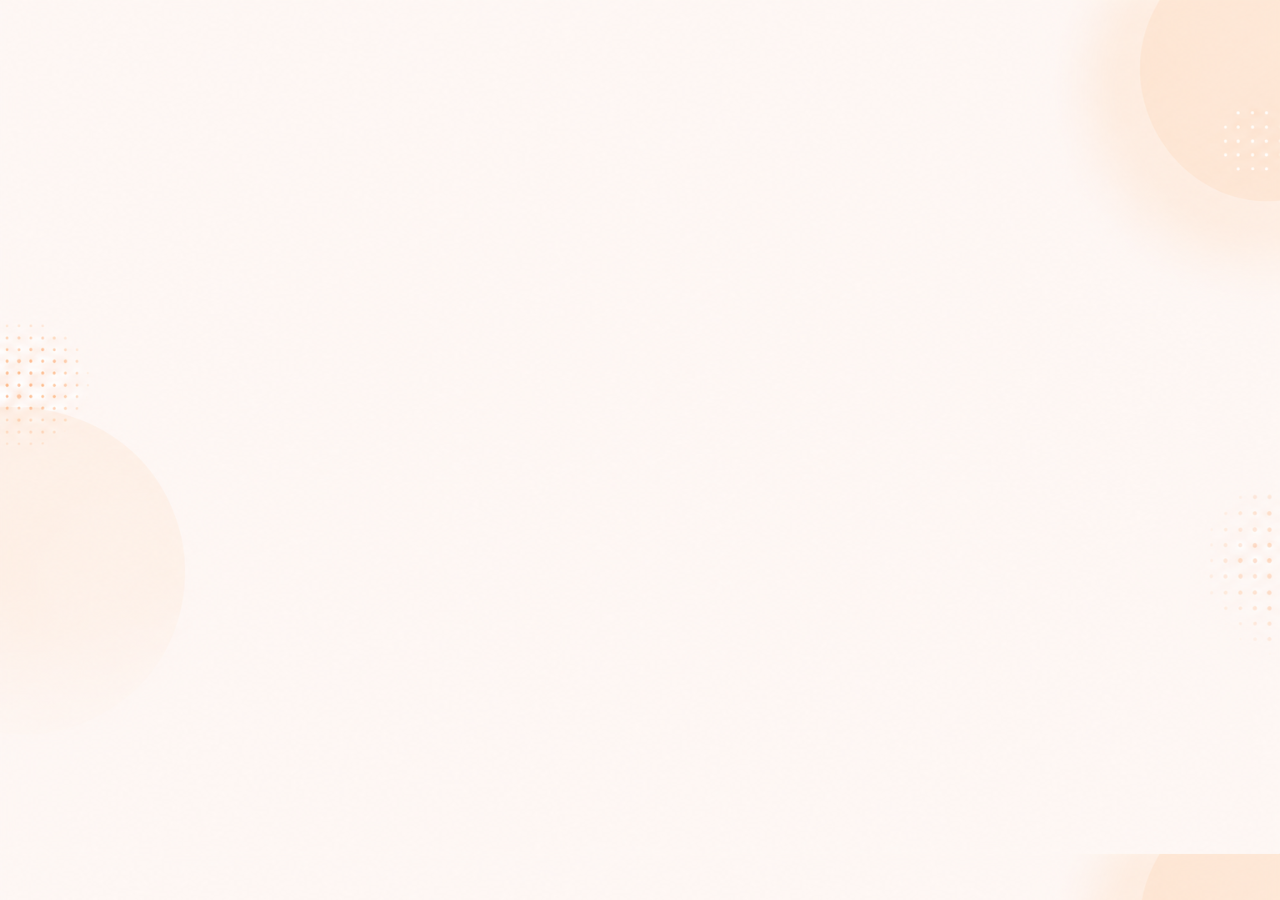
==== mytask.html @ 54a948cc "dashboard" ====
<!DOCTYPE html>
<html lang="en">
<head>
    <meta charset="UTF-8">
    <meta name="viewport" content="width=device-width, initial-scale=1.0">
    <title>FocusFlow</title>
    <link rel="stylesheet" href="style.css">
    <link rel="stylesheet"
          href="https://cdnjs.cloudflare.com/ajax/libs/font-awesome/6.7.2/css/all.min.css">
    <link rel="preconnect" href="https://fonts.googleapis.com">
<link rel="preconnect" href="https://fonts.gstatic.com" crossorigin>
<link href="https://fonts.googleapis.com/css2?family=Poppins:wght@300;400;500;600;700&display=swap" rel="stylesheet">
</head>
<body>
    
    <div>
        

    </div>

    <div>

    </div>


    <div>

    </div>


    <div>

    </div>


</body>
</html>
---- style.css ----
body{
    text-align: center;
    background-color: rgb(229, 210, 183);
    background-image: url("background.png");
    background-size: cover;
}

.logo{
    position: absolute;
    left: 20px;
    top: 20px;
}

.logo img{
    width: 70px;
    height: 70px;
    border-radius: 55%; 
}

#welcome{
    font-size: 30px;
    color: rgb(223, 15, 15);
    margin-top: 150px;
    margin-left:27px;
    font-family:monospace;
    letter-spacing: 20px;
}

#title{
    font-size: 80px;
    color: #643225;
    margin-top: 20px;
    
}

.span{
    color: #a47e32;
}

.journey{
    width: 400px;
    margin: 30px 610px;
    text-align: left;
    font-family:'poppins', 'outfit', 'plus-jakarta-sans', 'sans-serif' , 'Georgia,Verdana' , "Segoe UI";
}

.step h3{
    font-size: 28px;
    margin-bottom: 1px;
    color:#dd9520;
}

.step p{
    font-size: 18px;
    line-height: 0.8;
    color:#8b0735
}

.icon{
    display: flex;
    align-items: center;
    gap: 17px;
}

.icon i{
    font-size: 25px;
    color:#f1c644;
    margin-top:25px;
    
}

.quote{
    font-size: 25px;
    font-style: italic;
    margin-top: 50px;
    margin-bottom: 30px;
    color: rgb(54, 53, 56);
}
.quote span{
    color: #231dd2;
    font-weight: bold;
    font-size: 30px;
    margin-left: 5px;
}
   
#start{
    background-color: #27d85f;
    border:2px solid #38e42b; 
    border-radius: 50px;
    width:270px;
    height: 70px;
    font-size: 20px;
    font-weight: bold;
    font-family:'Times, serif',"Segoe UI" , 'poppins', 'outfit', 'plus-jakarta-sans', 'sans-serif' , 'Georgia,Verdana';
}
#start:hover{
    background-color: rgb(233, 168, 83); 
    transition: 0.6s;
    transform: scale(1.22);
    box-shadow: 0px 0px 10px #e09238;
    border: 2px solid #e09238;
}

/* #start{
    background-color: #27d85f;
    border: 2px solid #38e42b;
    border-radius: 30px;
    width: 230px;
    transition: background-color 0.6s ease, box-shadow 0.6s ease;
}

#start:hover{
    background-color: rgb(47, 232, 106);
    box-shadow: 0px 0px 10px #38e42b;
}

.arrow{
    display: inline-block;
    transition: transform 0.3s ease;
}

#start:hover .arrow{
    transform: translateX(8px);
} */

.cards{
    display: flex;
    margin-right:50px;
    margin-top: 100px;
    margin-bottom: 50px;
}

#card1{
    width: 350px;
    height: 140px;
    background-color: rgb(252, 245, 238);
    border-radius: 20px;
    margin-left: 50px;
    box-shadow: 0px 0px 10px #d62121;
}
#card1:hover{
    transform: scale(1.3);
    transition: 0.7s;
    background-color: rgb(182, 253, 232);
    BOX-shadow: 0px 0px 10px #1ad6a1;
}

#card2{
    width: 350px;
    height: 140px;
    background-color: rgb(252, 245, 238);
    border-radius: 20px;
    margin-left: 50px;
    margin-right:auto;
    box-shadow: 0px 0px 10px #e91c1c;
}
#card2:hover{
    transform: scale(1.3);
    transition: 0.7s;
    background-color: rgb(178, 251, 213);
    box-shadow: 0px 0px 10px #43f097;
}   

#card3{
    width: 400px;
    height: 140px;
    background-color: rgb(252, 245, 238);
    border-radius: 20px;
    margin-left: 50px;
    margin-right:auto;
    box-shadow: 0px 0px 10px #d61a1a;
}
#card3:hover{
    transform: scale(1.3);
    transition: 0.7s;
    background-color: rgb(165, 244, 169);
    box-shadow: 0px 0px 10px #1ad61a;
}

#card4{
    width: 350px;
    height: 140px;
    background-color: rgb(252, 245, 238);
    border-radius: 20px;
    margin-left: 50px;
    margin-right:auto;
    box-shadow: 0px 0px 10px #d61a1a;
}
#card4:hover{
    transform: scale(1.3);
    transition: 0.7s;
    background-color: rgba(229, 210, 245, 0.901);
    box-shadow: 0px 0px 10px #c31ee0;
}

#card5{
    width: 350px;
    height: 140px;
    background-color: rgb(252, 245, 238);
    border-radius: 20px;
    margin-left: 50px;
    margin-right:auto;
    box-shadow: 0px 0px 10px #d61a1a;

}

#card5:hover{
    transform: scale(1.3);
    transition: 0.7s;
    background-color: rgb(184, 217, 240);
    box-shadow: 0px 0px 10px #1a7ed6;
}


.cards #card1 icard, .cards #card2 icard, .cards #card3 icard, .cards #card4 icard, .cards #card5 icard{
    font-size: 30px;
    margin-left: 3px;
    margin-right: 2px;
    margin-top: 10px;
    color:#ffffff;
    width: 44px;
    height:40px;
    background-color: rgb(235, 129, 129);
    border-radius: 10px;
    padding:8px 3px 3px 3px;
}

hr{
    width:200px;
    margin-left: 10px;
    margin-top: 5px;
    
}

#card3line{
    width:230px;
}

p1{
    font-size: 18px;
    font-weight: bold;
    font-family: 'poppins', 'outfit', 'plus-jakarta-sans', 'sans-serif' , 'Georgia,Verdana' , "Segoe UI";
    margin-top: 70px;
    margin-left: 10px;
}
p{
    font-size: 13px;
    font-family: 'plus-jakarta-sans', 'sans-serif' , 'Georgia,Verdana' , "Segoe UI";
    font-weight: bold;
}
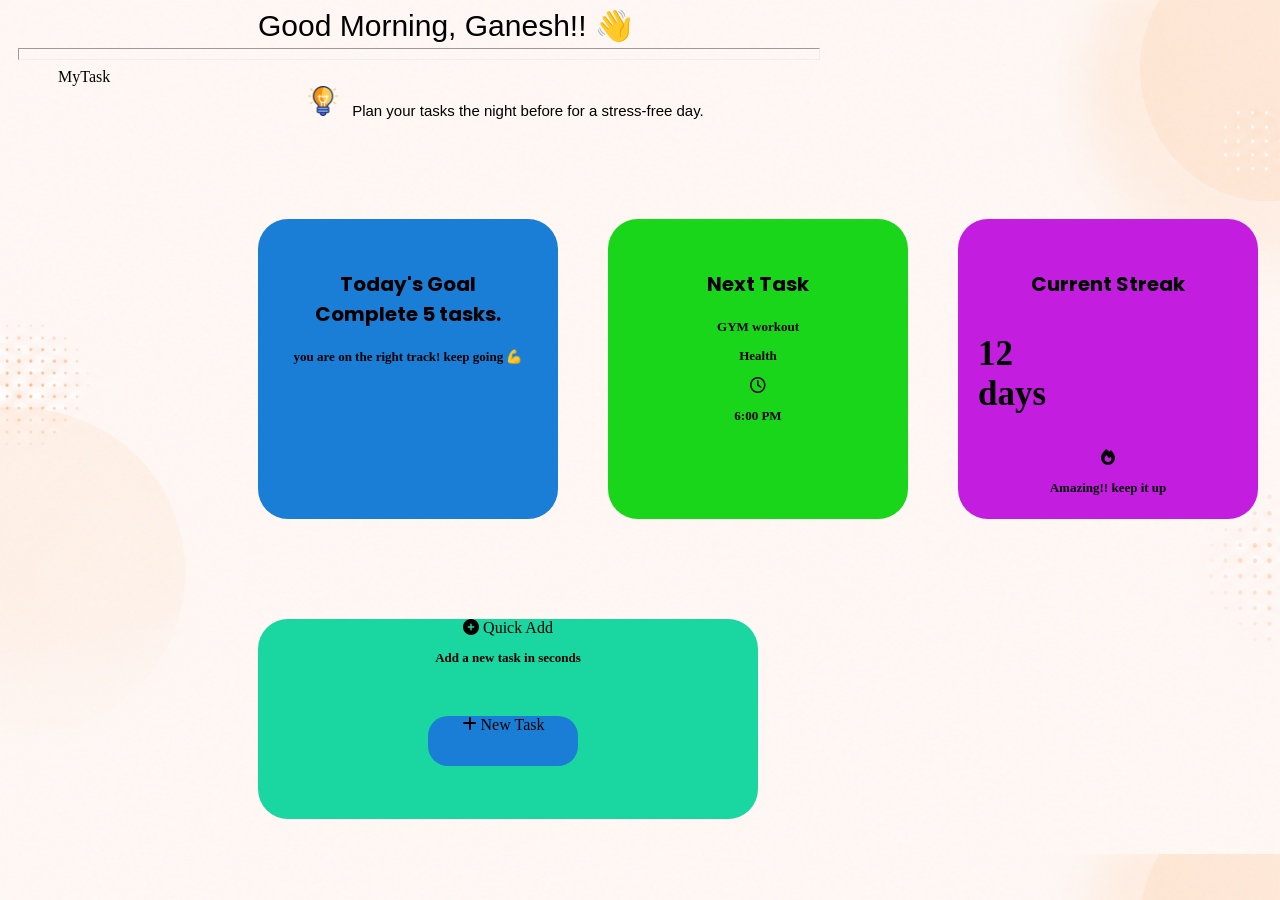
==== commit 7d9af656: "udate" ====
--- a/mytask.html
+++ b/mytask.html
@@ -5,33 +5,82 @@
     <meta name="viewport" content="width=device-width, initial-scale=1.0">
     <title>FocusFlow</title>
     <link rel="stylesheet" href="style.css">
+    <link rel="weblogo" href="favicon.png" type="image">
     <link rel="stylesheet"
           href="https://cdnjs.cloudflare.com/ajax/libs/font-awesome/6.7.2/css/all.min.css">
     <link rel="preconnect" href="https://fonts.googleapis.com">
+    <link https://www.flaticon.com/free-icon/lightbulb_19034600?term=bulb+glow&page=1&position=7&origin=search&related_id=19034600 >
 <link rel="preconnect" href="https://fonts.gstatic.com" crossorigin>
 <link href="https://fonts.googleapis.com/css2?family=Poppins:wght@300;400;500;600;700&display=swap" rel="stylesheet">
 </head>
 <body>
     
-    <div>
+    <header id="heading">
+        Good Morning, Ganesh!! 👋
         
+    </header>
+<hr id="headingline">
+
+    <div id="mytask">
+        MyTask
+    </div>
+    
+    <div  id="note">
+        <img class="light" src="lightbulb.png" alt="bulb">
+       <span>Plan your tasks the night before for a stress-free day.</span>
 
     </div>
 
-    <div>
+    <section class="info">
+    <div class="goal">
+        <p id="ghunghat"> Today's Goal <br>Complete 5 tasks. </p>
+        <p> you are on the right track! keep going 💪 </p>
 
     </div>
 
-
-    <div>
+     <div class="nexttask">
+        <p id="ghunghat"> Next Task</p>
+        <p> GYM workout</p>
+        <p> Health</p>
+        <i class="fa-regular fa-clock"></i>
+        <span>
+        <p> 6:00 PM </p>
+    </span>
 
     </div>
 
+     <div class="streak">
+        <p id="ghunghat"> Current Streak </p>
+        <p id="milan">12 <br>
+            days </p>
+        <span> <i  class="fa-solid fa-fire"></i> </span>
+         <p> Amazing!! keep it up </p>  
 
-    <div>
+    </div>
+    </section>
+
+     <div>
+        <p></p>
 
     </div>
 
+     <div class="quickadd">
+
+        <div class="night">
+        <i class="fa-solid fa-circle-plus"></i>
+        <span> Quick Add </span>
+        </div>
+
+        <p> Add a new task in seconds </p>
+
+        <div id="newt">
+        <i class="fa-solid fa-plus"></i>
+        <span> New Task </span>
+        </div>
+        
+    </div>
+    <p></p>
+    <p></p>
 
 </body>
 </html>
--- a/style.css
+++ b/style.css
@@ -247,4 +247,115 @@
     font-size: 13px;
     font-family: 'plus-jakarta-sans', 'sans-serif' , 'Georgia,Verdana' , "Segoe UI";
     font-weight: bold;
+}
+
+/* MyTask */
+
+#heading{
+    font-size:30px;
+    font-family:'Franklin Gothic Medium', 'Arial Narrow', 'Arial', 'sans-serif' ;
+    margin-left:250px;
+    text-align:left ;
+}
+#headingline{
+    width:800px;
+    height:10px;
+}
+
+#mytask{
+    text-align:left;
+    margin-left:50px;
+}
+.light{
+    width:30px;
+    height:30px;
+    margin-right:10px;
+
+}
+#note{
+    text-align:left;
+    margin-left:300px;
+    font-size:15px;
+    font-family:Verdana, Geneva, Tahoma, sans-serif;
+}
+
+.info{
+    display:flex;
+    margin-top:100px;
+}
+
+#ghunghat{
+    font-size:20px;
+    font-family:'poppins';
+    margin-top:50px;
+}
+
+.goal{
+    margin-left:250px ;
+    width:300px;
+    height:300px;
+    background-color: #1a7ed6;
+    border-radius:30px;
+}
+.goal:hover{
+    transform: scale(1.15);
+    transition: 0.8s;
+}
+   
+.nexttask{
+    margin-left:50px;
+    width:300px;
+    height:300px;
+    background-color: #1ad61a;
+    border-radius:30px;
+}
+.nexttask:hover{
+    transform: scale(1.15);
+    transition: 0.8s;
+}
+.streak{
+    margin-left:50px;
+    width:300px;
+    height:300px;
+    background-color: #c31ee0;
+    border-radius:30px;
+}
+.streak:hover{
+    transform: scale(1.15);
+    transition: 0.8s;
+}
+#milan{
+    text-align: left;
+    margin-left:20px;
+    font-size:35px;
+}
+#fire{
+    align-item:right;
+}
+
+.quickadd{
+    width:500px;
+    height:200px;
+    background-color: #1ad6a1;
+    margin-left:250px;
+    margin-top:100px;
+    border-radius: 30px;
+}
+.quickadd.night{
+    margin-top:50px;
+    gap:20px;
+    background-color: #1a7ed6;
+    text-align:center;
+    width:100px;
+    margin-bottom: 80px;
+}
+
+#newt{
+    width: 150px;
+    height:50px;
+    background-color: #1a7ed6;
+    text-align:center;
+    margin-left:170px;
+    margin-top:50px;
+    border-radius: 20px ;
 }
